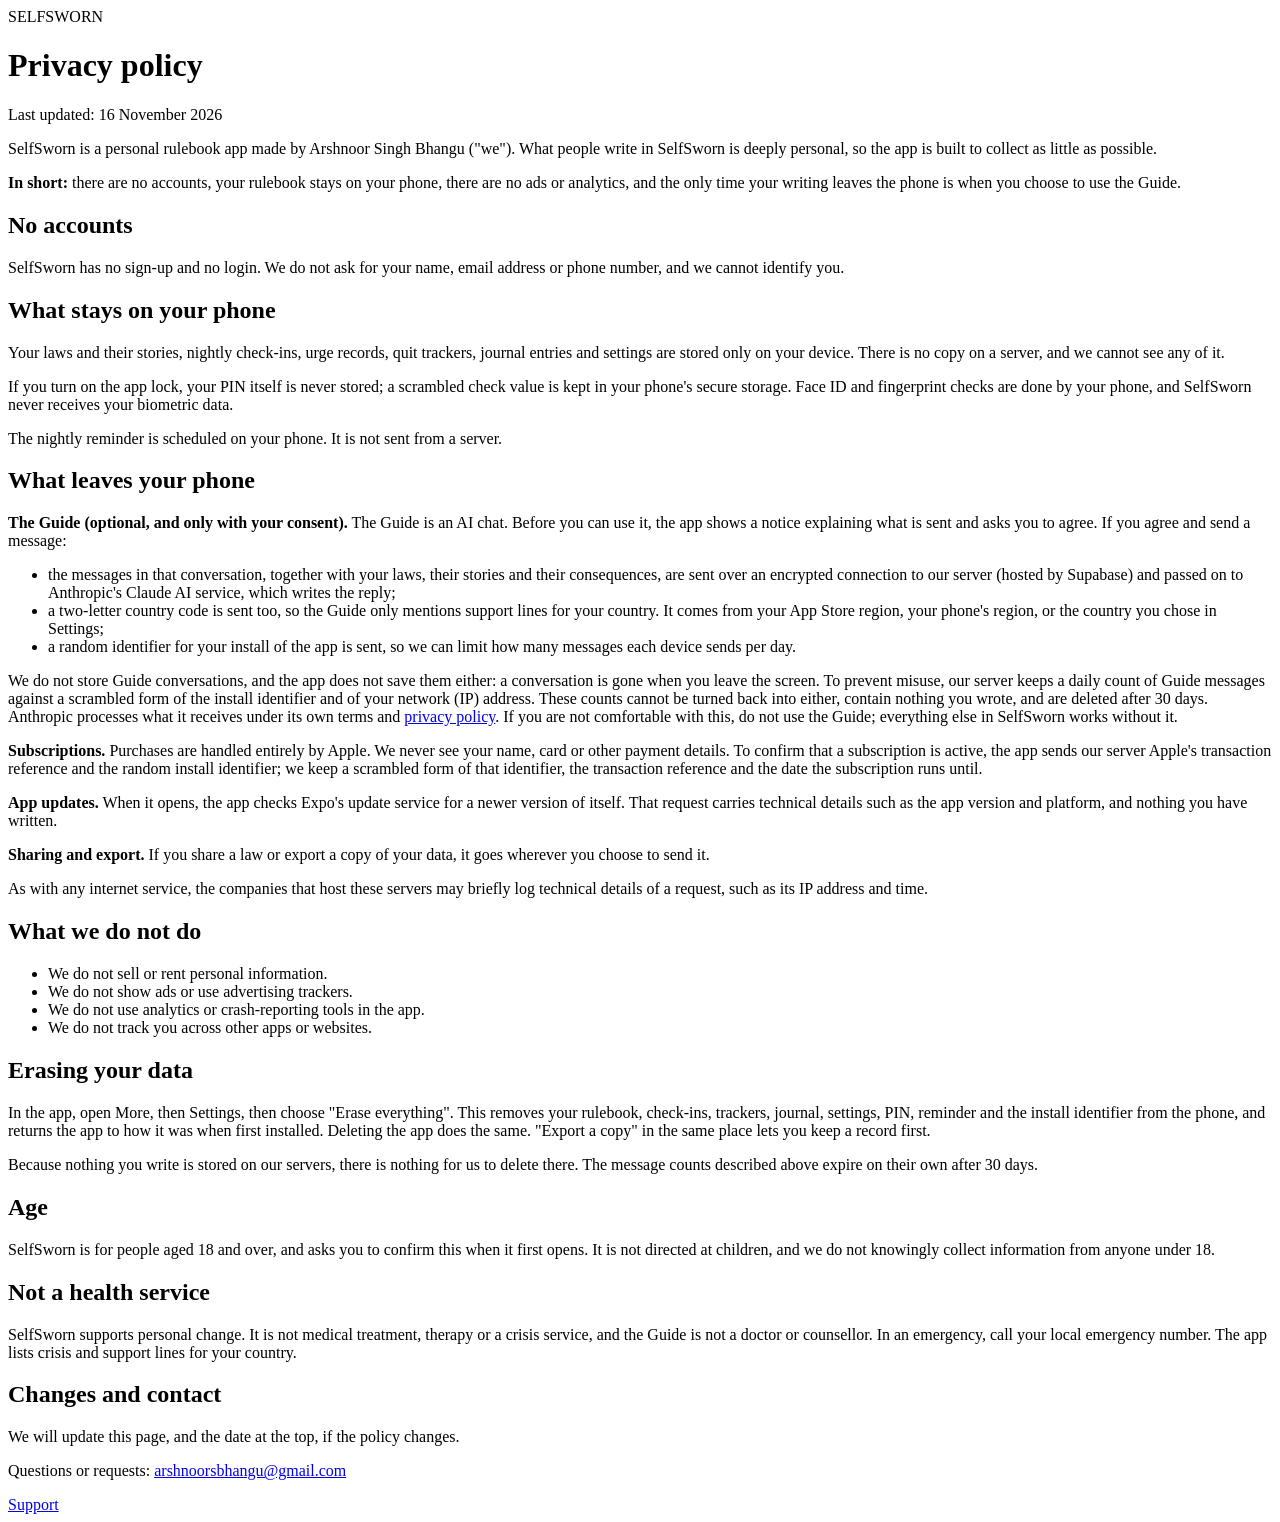
==== privacy.html @ 17ae8d37 "Create privacy.html" ====
<!doctype html>
<html lang="en">
<head>
<meta charset="utf-8">
<meta name="viewport" content="width=device-width, initial-scale=1">
<title>SelfSworn privacy policy</title>
<link rel="stylesheet" href="style.css">
</head>
<body>
<main>
<div class="eyebrow">SELFSWORN</div>
<h1>Privacy policy</h1>
<p class="muted">Last updated: 16 November 2026</p>

<p>SelfSworn is a personal rulebook app made by Arshnoor Singh Bhangu ("we"). What people write in SelfSworn is deeply personal, so the app is built to collect as little as possible.</p>

<div class="card">
<p><strong>In short:</strong> there are no accounts, your rulebook stays on your phone, there are no ads or analytics, and the only time your writing leaves the phone is when you choose to use the Guide.</p>
</div>

<h2>No accounts</h2>
<p>SelfSworn has no sign-up and no login. We do not ask for your name, email address or phone number, and we cannot identify you.</p>

<h2>What stays on your phone</h2>
<p>Your laws and their stories, nightly check-ins, urge records, quit trackers, journal entries and settings are stored only on your device. There is no copy on a server, and we cannot see any of it.</p>
<p>If you turn on the app lock, your PIN itself is never stored; a scrambled check value is kept in your phone's secure storage. Face ID and fingerprint checks are done by your phone, and SelfSworn never receives your biometric data.</p>
<p>The nightly reminder is scheduled on your phone. It is not sent from a server.</p>

<h2>What leaves your phone</h2>

<p><strong>The Guide (optional, and only with your consent).</strong> The Guide is an AI chat. Before you can use it, the app shows a notice explaining what is sent and asks you to agree. If you agree and send a message:</p>
<ul>
<li>the messages in that conversation, together with your laws, their stories and their consequences, are sent over an encrypted connection to our server (hosted by Supabase) and passed on to Anthropic's Claude AI service, which writes the reply;</li>
<li>a two-letter country code is sent too, so the Guide only mentions support lines for your country. It comes from your App Store region, your phone's region, or the country you chose in Settings;</li>
<li>a random identifier for your install of the app is sent, so we can limit how many messages each device sends per day.</li>
</ul>
<p>We do not store Guide conversations, and the app does not save them either: a conversation is gone when you leave the screen. To prevent misuse, our server keeps a daily count of Guide messages against a scrambled form of the install identifier and of your network (IP) address. These counts cannot be turned back into either, contain nothing you wrote, and are deleted after 30 days. Anthropic processes what it receives under its own terms and <a href="https://www.anthropic.com/legal/privacy">privacy policy</a>. If you are not comfortable with this, do not use the Guide; everything else in SelfSworn works without it.</p>

<p><strong>Subscriptions.</strong> Purchases are handled entirely by Apple. We never see your name, card or other payment details. To confirm that a subscription is active, the app sends our server Apple's transaction reference and the random install identifier; we keep a scrambled form of that identifier, the transaction reference and the date the subscription runs until.</p>

<p><strong>App updates.</strong> When it opens, the app checks Expo's update service for a newer version of itself. That request carries technical details such as the app version and platform, and nothing you have written.</p>

<p><strong>Sharing and export.</strong> If you share a law or export a copy of your data, it goes wherever you choose to send it.</p>

<p>As with any internet service, the companies that host these servers may briefly log technical details of a request, such as its IP address and time.</p>

<h2>What we do not do</h2>
<ul>
<li>We do not sell or rent personal information.</li>
<li>We do not show ads or use advertising trackers.</li>
<li>We do not use analytics or crash-reporting tools in the app.</li>
<li>We do not track you across other apps or websites.</li>
</ul>

<h2>Erasing your data</h2>
<p>In the app, open More, then Settings, then choose "Erase everything". This removes your rulebook, check-ins, trackers, journal, settings, PIN, reminder and the install identifier from the phone, and returns the app to how it was when first installed. Deleting the app does the same. "Export a copy" in the same place lets you keep a record first.</p>
<p>Because nothing you write is stored on our servers, there is nothing for us to delete there. The message counts described above expire on their own after 30 days.</p>

<h2>Age</h2>
<p>SelfSworn is for people aged 18 and over, and asks you to confirm this when it first opens. It is not directed at children, and we do not knowingly collect information from anyone under 18.</p>

<h2>Not a health service</h2>
<p>SelfSworn supports personal change. It is not medical treatment, therapy or a crisis service, and the Guide is not a doctor or counsellor. In an emergency, call your local emergency number. The app lists crisis and support lines for your country.</p>

<h2>Changes and contact</h2>
<p>We will update this page, and the date at the top, if the policy changes.</p>
<p>Questions or requests: <a href="mailto:arshnoorsbhangu@gmail.com">arshnoorsbhangu@gmail.com</a></p>

<footer><a href="support.html">Support</a></footer>
</main>
</body>
</html>
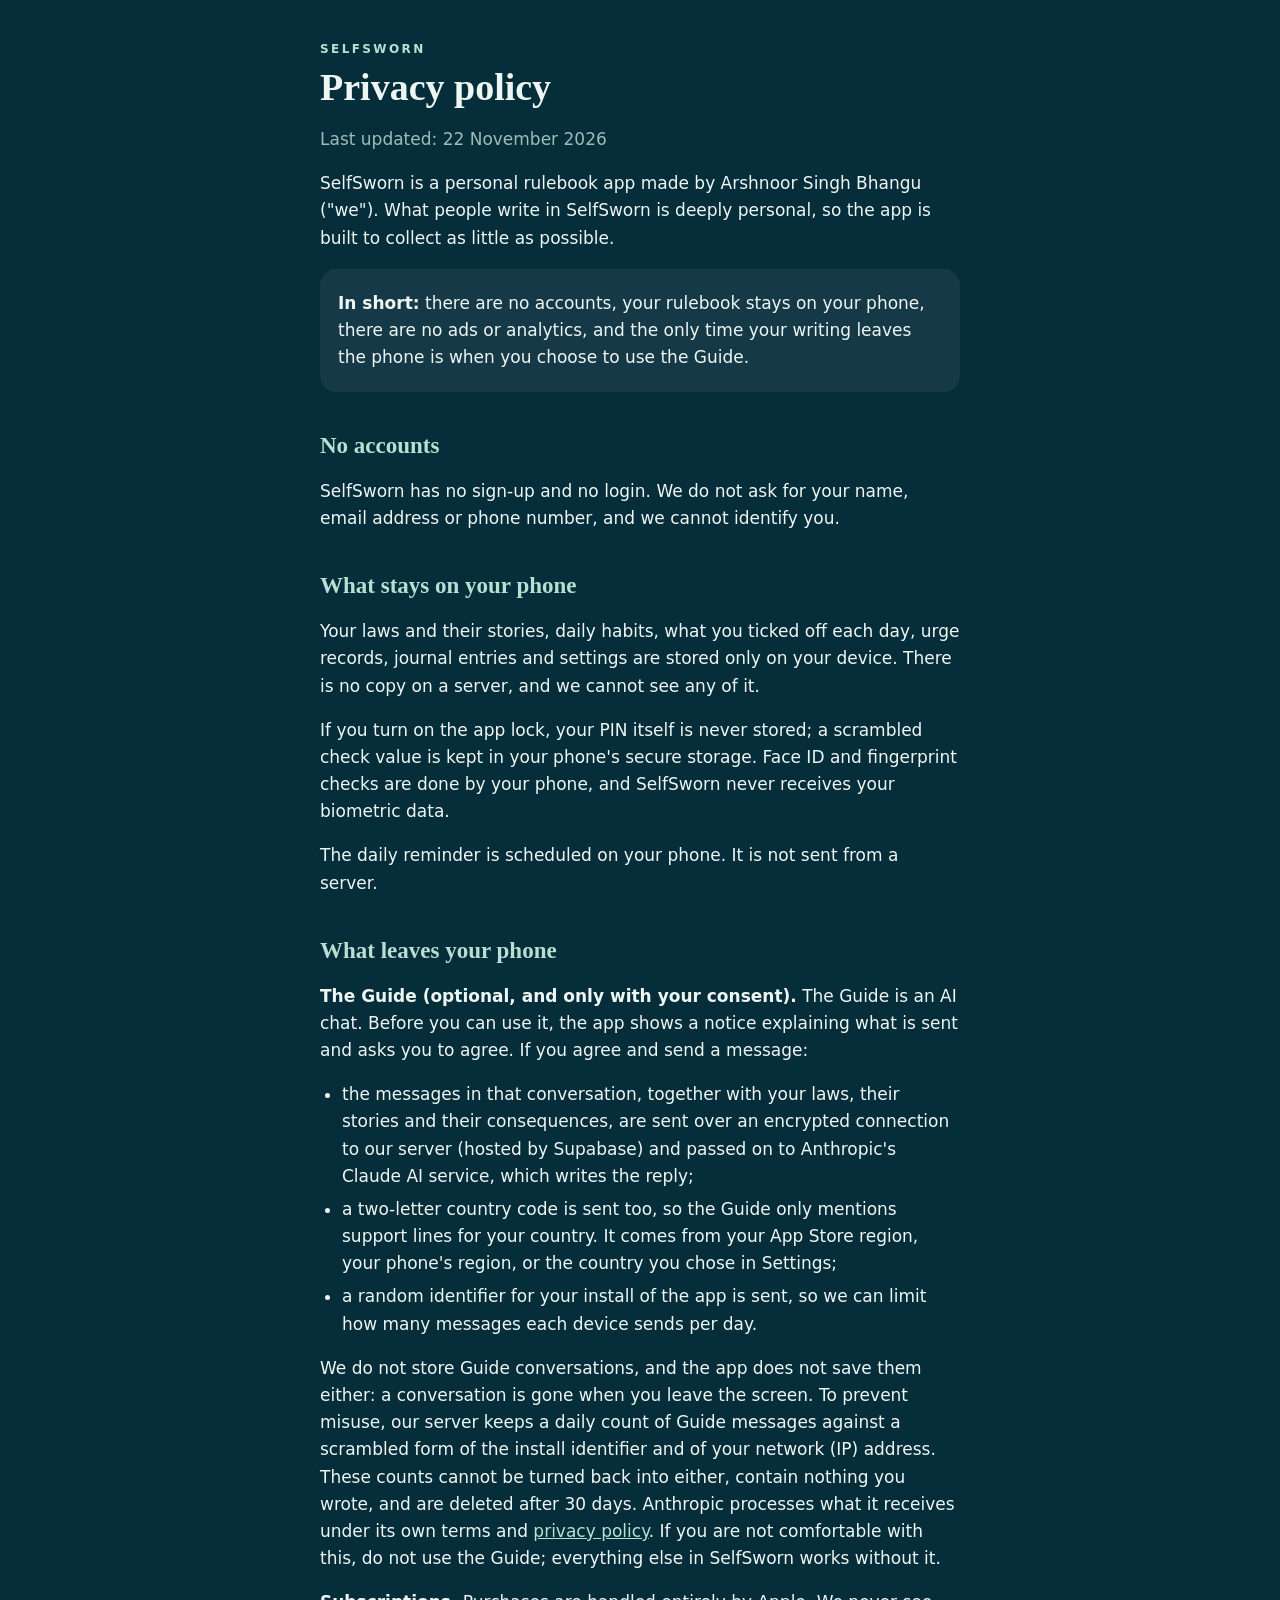
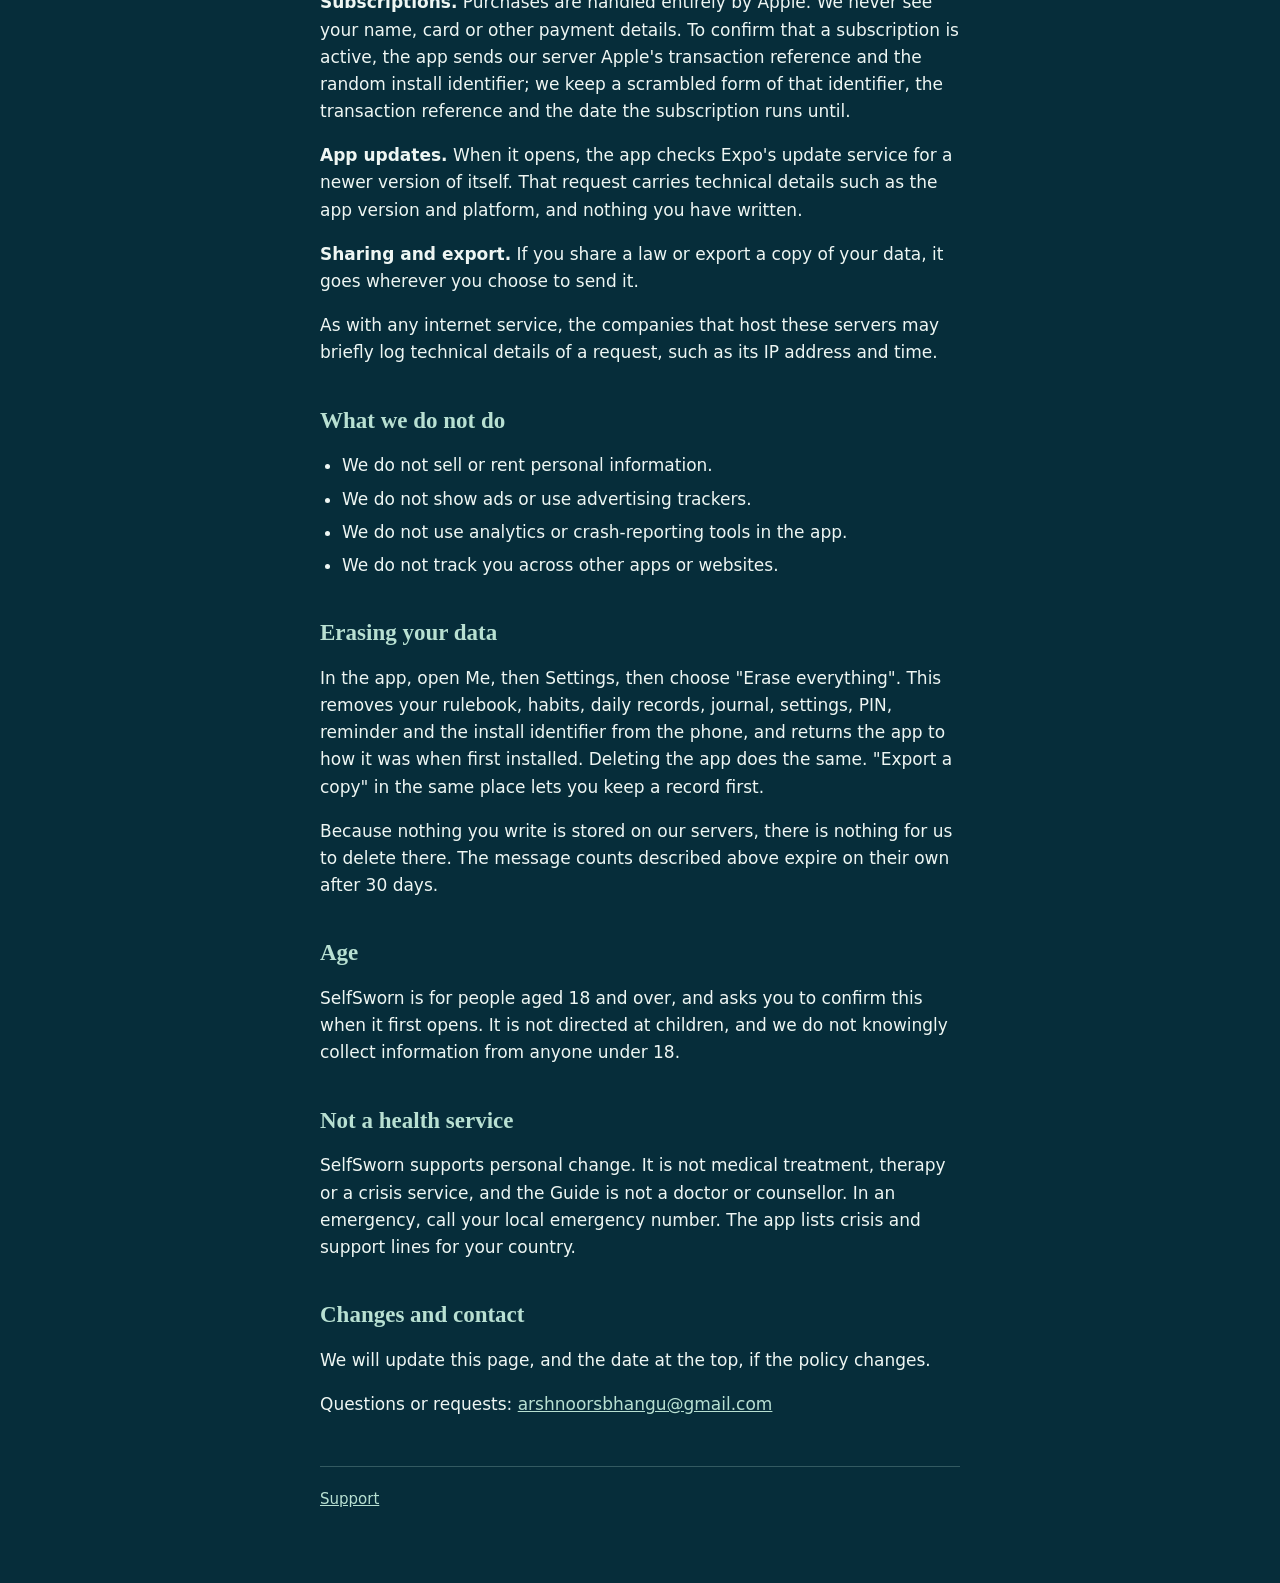
==== commit 9aba6c78: "Update site copy for the redesigned app Habits and the Today list in the description, Me in place of" ====
--- a/privacy.html
+++ b/privacy.html
@@ -10,7 +10,7 @@
 <main>
 <div class="eyebrow">SELFSWORN</div>
 <h1>Privacy policy</h1>
-<p class="muted">Last updated: 16 November 2026</p>
+<p class="muted">Last updated: 22 November 2026</p>
 
 <p>SelfSworn is a personal rulebook app made by Arshnoor Singh Bhangu ("we"). What people write in SelfSworn is deeply personal, so the app is built to collect as little as possible.</p>
 
@@ -22,9 +22,9 @@
 <p>SelfSworn has no sign-up and no login. We do not ask for your name, email address or phone number, and we cannot identify you.</p>
 
 <h2>What stays on your phone</h2>
-<p>Your laws and their stories, nightly check-ins, urge records, quit trackers, journal entries and settings are stored only on your device. There is no copy on a server, and we cannot see any of it.</p>
+<p>Your laws and their stories, daily habits, what you ticked off each day, urge records, journal entries and settings are stored only on your device. There is no copy on a server, and we cannot see any of it.</p>
 <p>If you turn on the app lock, your PIN itself is never stored; a scrambled check value is kept in your phone's secure storage. Face ID and fingerprint checks are done by your phone, and SelfSworn never receives your biometric data.</p>
-<p>The nightly reminder is scheduled on your phone. It is not sent from a server.</p>
+<p>The daily reminder is scheduled on your phone. It is not sent from a server.</p>
 
 <h2>What leaves your phone</h2>
 
@@ -53,7 +53,7 @@
 </ul>
 
 <h2>Erasing your data</h2>
-<p>In the app, open More, then Settings, then choose "Erase everything". This removes your rulebook, check-ins, trackers, journal, settings, PIN, reminder and the install identifier from the phone, and returns the app to how it was when first installed. Deleting the app does the same. "Export a copy" in the same place lets you keep a record first.</p>
+<p>In the app, open Me, then Settings, then choose "Erase everything". This removes your rulebook, habits, daily records, journal, settings, PIN, reminder and the install identifier from the phone, and returns the app to how it was when first installed. Deleting the app does the same. "Export a copy" in the same place lets you keep a record first.</p>
 <p>Because nothing you write is stored on our servers, there is nothing for us to delete there. The message counts described above expire on their own after 30 days.</p>
 
 <h2>Age</h2>
--- a/style.css
+++ b/style.css
@@ -0,0 +1,14 @@
+:root { color-scheme: dark; }
+* { box-sizing: border-box; }
+body { margin: 0; background: #062D3A; color: #EEF6F3; font: 17px/1.6 system-ui, -apple-system, "Segoe UI", Roboto, sans-serif; -webkit-text-size-adjust: 100%; }
+main { max-width: 680px; margin: 0 auto; padding: 40px 20px 72px; }
+h1 { font: 600 38px/1.1 Georgia, "Times New Roman", serif; margin: 8px 0; }
+h2 { font: 600 23px/1.25 Georgia, "Times New Roman", serif; margin: 40px 0 8px; color: #B8E0D2; }
+p, li { overflow-wrap: break-word; }
+li { margin: 6px 0; }
+ul { padding-left: 22px; }
+a { color: #B8E0D2; }
+.eyebrow { font-size: 12px; letter-spacing: 2.4px; font-weight: 600; color: #B8E0D2; }
+.muted { color: #9DBDB8; }
+.card { background: rgba(255,255,255,0.06); border-radius: 16px; padding: 4px 18px; margin: 16px 0; }
+footer { margin-top: 48px; padding-top: 20px; border-top: 1px solid rgba(184,224,210,0.25); font-size: 15px; }
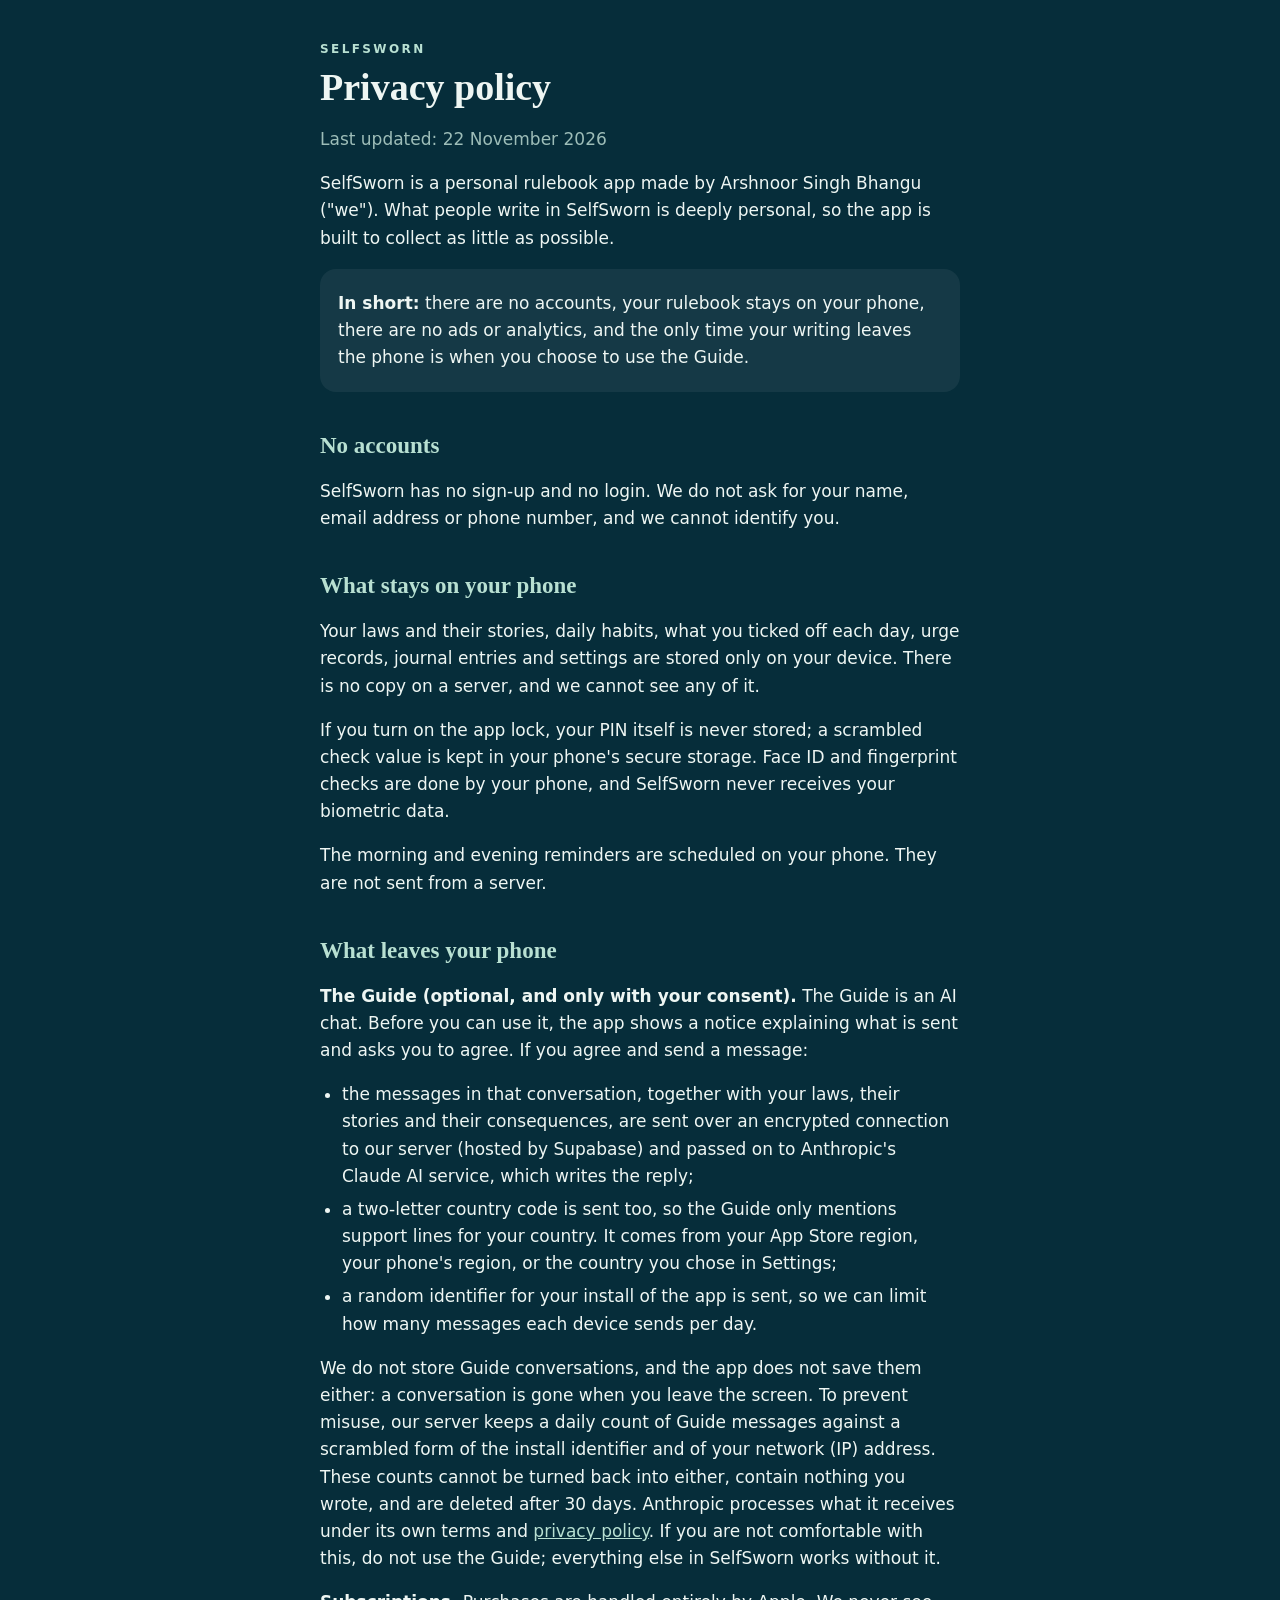
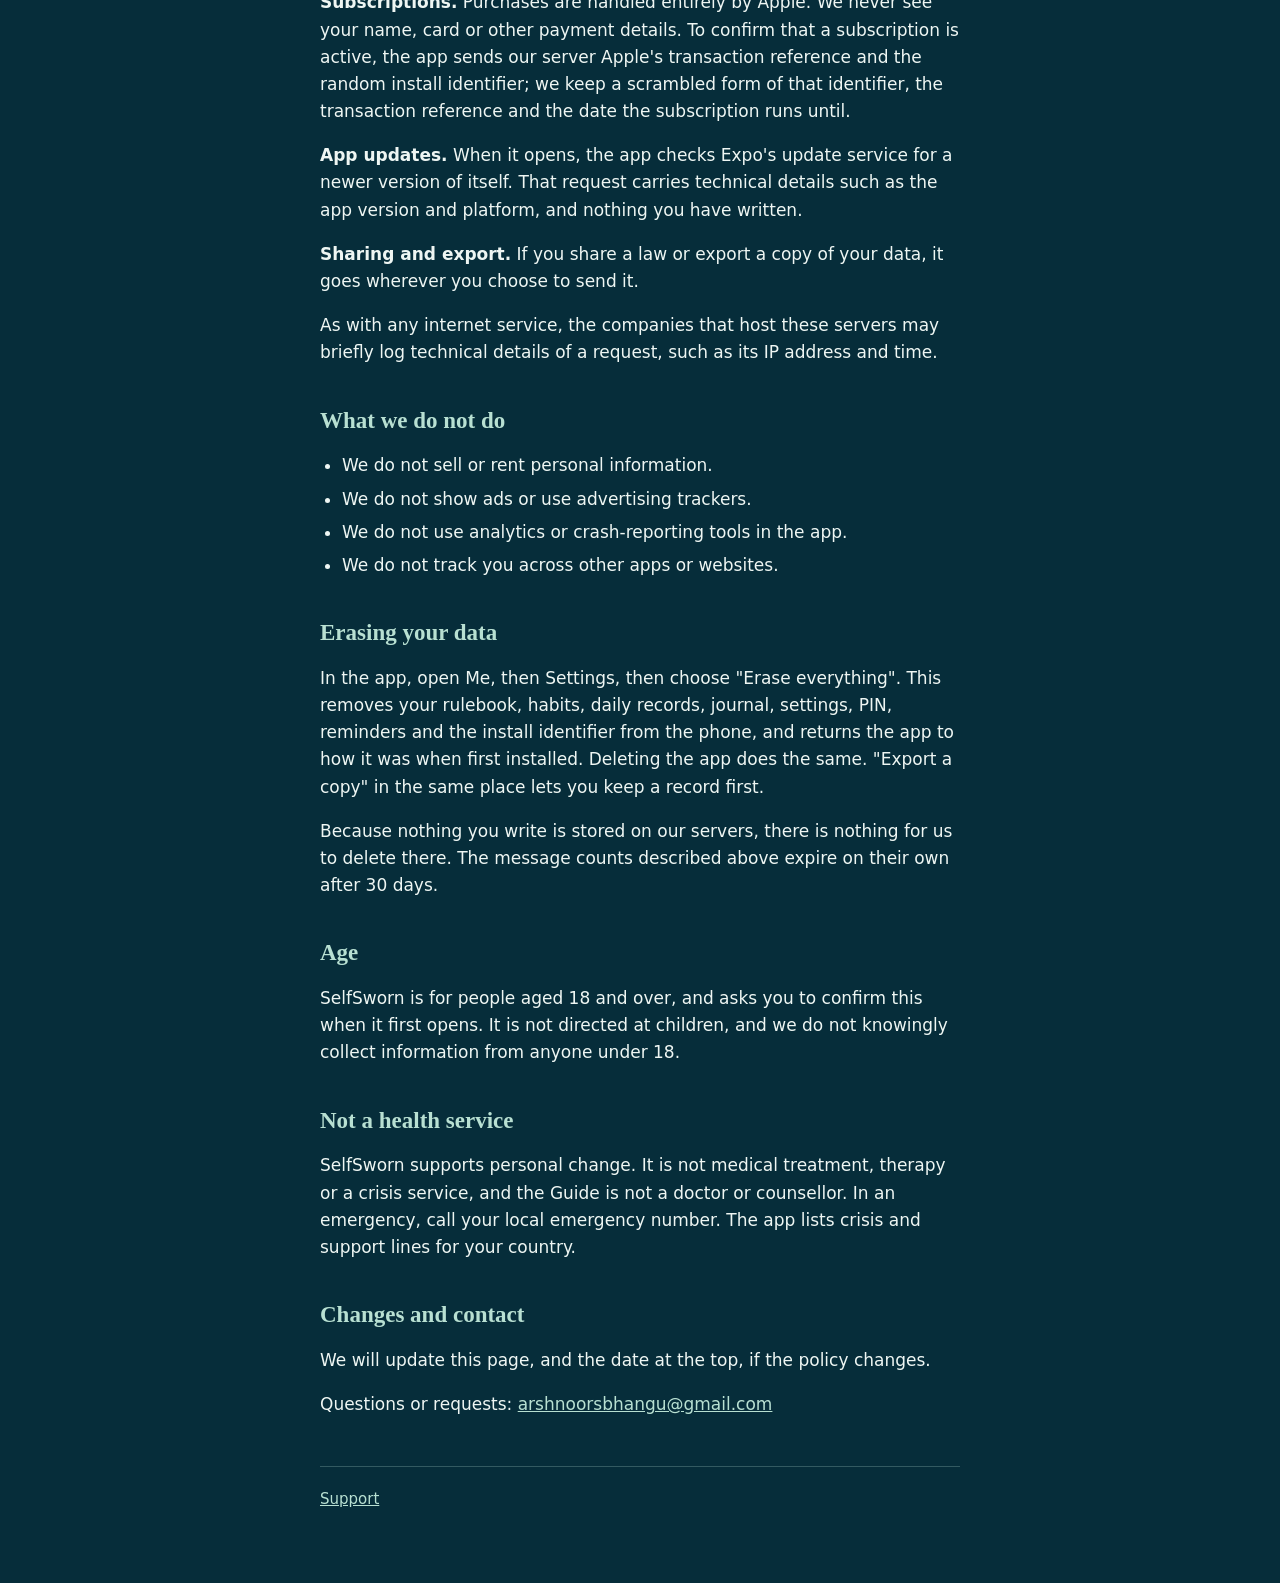
==== commit 00799e45: "Privacy policy: mention both daily reminders Co-Authored-By: Claude Fable 5.2 <noreply@anthropic.com" ====
--- a/privacy.html
+++ b/privacy.html
@@ -24,7 +24,7 @@
 <h2>What stays on your phone</h2>
 <p>Your laws and their stories, daily habits, what you ticked off each day, urge records, journal entries and settings are stored only on your device. There is no copy on a server, and we cannot see any of it.</p>
 <p>If you turn on the app lock, your PIN itself is never stored; a scrambled check value is kept in your phone's secure storage. Face ID and fingerprint checks are done by your phone, and SelfSworn never receives your biometric data.</p>
-<p>The daily reminder is scheduled on your phone. It is not sent from a server.</p>
+<p>The morning and evening reminders are scheduled on your phone. They are not sent from a server.</p>
 
 <h2>What leaves your phone</h2>
 
@@ -53,7 +53,7 @@
 </ul>
 
 <h2>Erasing your data</h2>
-<p>In the app, open Me, then Settings, then choose "Erase everything". This removes your rulebook, habits, daily records, journal, settings, PIN, reminder and the install identifier from the phone, and returns the app to how it was when first installed. Deleting the app does the same. "Export a copy" in the same place lets you keep a record first.</p>
+<p>In the app, open Me, then Settings, then choose "Erase everything". This removes your rulebook, habits, daily records, journal, settings, PIN, reminders and the install identifier from the phone, and returns the app to how it was when first installed. Deleting the app does the same. "Export a copy" in the same place lets you keep a record first.</p>
 <p>Because nothing you write is stored on our servers, there is nothing for us to delete there. The message counts described above expire on their own after 30 days.</p>
 
 <h2>Age</h2>
